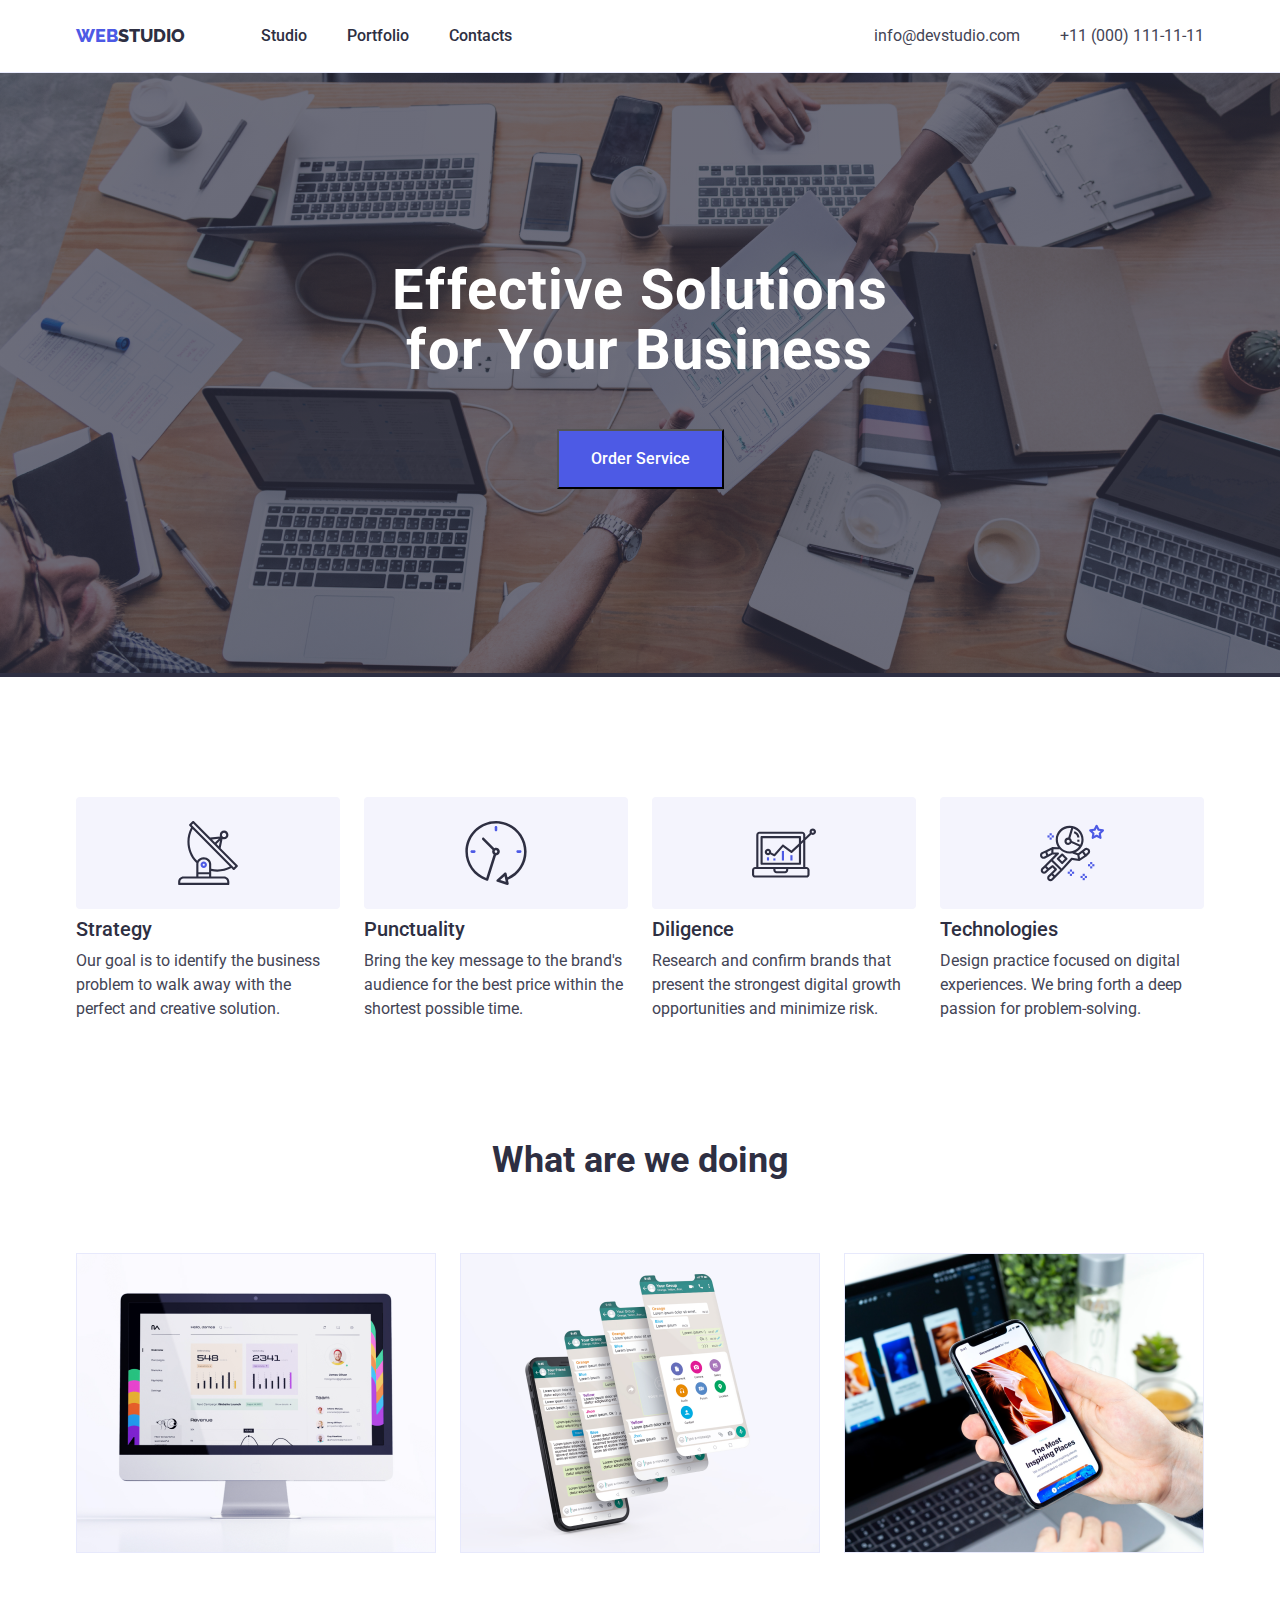
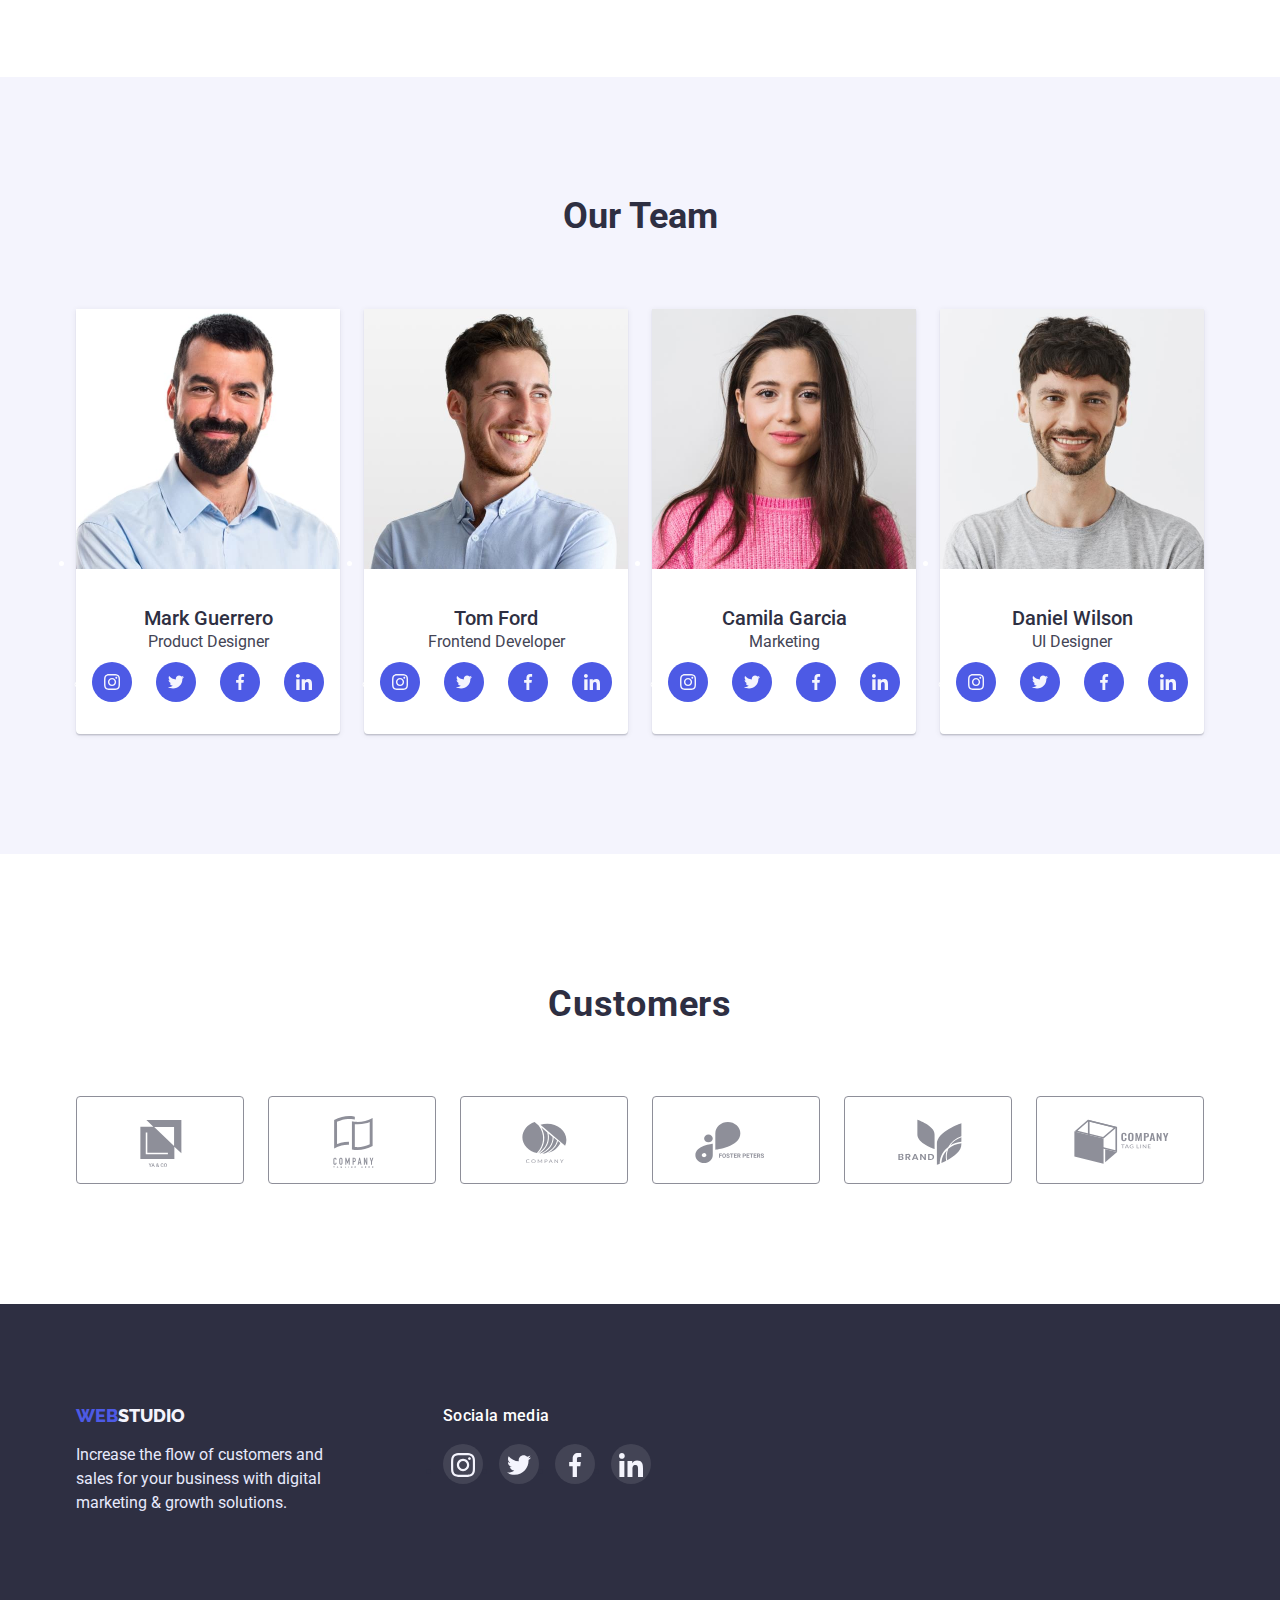
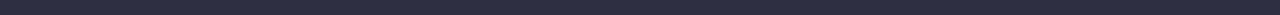
==== index.html @ a04ea23a "Initial commit" ====
<!DOCTYPE html>
<html lang="en">
<head>
    <meta charset="UTF-8">
    <meta http-equiv="X-UA-Compatible" content="IE=edge">
    <meta name="viewport" content="width=, initial-scale=1.0">
    <title>Document</title>
    <link
    rel="stylesheet"
    href="https://cdnjs.cloudflare.com/ajax/libs/modern-normalize/1.0.0/modern-normalize.min.css"
  />
    <link rel="stylesheet" href="./css/styles.css">
  <link href="https://fonts.googleapis.com/css2?family=Raleway:wght@800&family=Roboto:wght@400;500;700;900&display=swap" rel="stylesheet">
</head>
<body>
  <h1 class="visually-hidden">NAVIGATION</h1>
     <header class="up_header">
        <div class="container one_header">
            
            <nav class="navigation">
                <ul class="references"> 
                    <a href="./index.html" class="logo"><b class="word_part_one"> WEB</b><b class="word_part_three">STUDIO</b></a>
                    <li><a href="./index.html" class="references_part">Studio</a></li>
                    <li><a href="./portfolio.html" class="references_part">Portfolio</a></li>
                    <li><a href="" class="references_part">Contacts</a></li>
                </ul>
            </nav>
                <address class="address_">
                    <ul class="link">
                        <li><a href="mailto:info@devstudio.com" class="link_one">info@devstudio.com</a></li>
                        <li><a href="tel:+110001111111" class="link_one">+11 (000) 111-11-11</a></li>
                    </ul>
                </address>

        </div>
    </header>
        <main>
            <section class="first_section">
              <div class="container solution_titel">
                    <h1 class="first_titel">Effective Solutions <br>
                    for Your Business</h1>
                <button type="button" class="button2">Order Service</button>
              </div>
            </section> 
          
            <section class="second_section">
               
                <div class="container">
                    <ul class="benefits">
                        <li class="under_benefits">
                            <div class="svg_block">
                                <svg class="skills-icon" width="64" height="64">
                                    <use href="./images/sprite.svg#icon-antenna"></use>,
                                </svg>

                            </div>
                            <h3 class="big_titel">Strategy</h3>
                            <p class="under_titel">Our goal is to identify the business
                                problem to walk away with the perfect and creative solution. </p>
                        </li>
                        <li class="under_benefits">
                            <div class="svg_block">
                                <svg  class="skills-icon" width="64" height="64">
                                    <use href="./images/sprite.svg#icon-clock"></use>
                                </svg>

                            </div>
                            <h3 class="big_titel">Punctuality</h3>
                            <p class="under_titel">Bring the key message to the brand's audience for the best price within the shortest possible time. </p>
                        </li>
                        <li class="under_benefits">
                            <div class="svg_block">
                                <svg class="skills-icon" width="64" height="64">
                                    <use href="./images/sprite.svg#icon-diagram"></use>
                                </svg>
                            </div>
                            <h3 class="big_titel">Diligence</h3>
                            <p class="under_titel">Research and confirm brands that present the strongest digital growth opportunities and minimize risk. </p>
                        </li>
                        <li class="under_benefits">
                            <div class="svg_block">
                                <svg class="skills-icon" width="64" height="64">
                                    <use href="./images/sprite.svg#icon-astronaut-1"></use>
                                </svg>

                            </div>
                            <h3 class="big_titel">Technologies</h3>
                            <p class="under_titel">Design practice focused on digital experiences. We bring forth a deep passion for problem-solving. </p>
                        </li>
                    </ul>
            </section>
            <section class="third_section">
             <div class="container">
                    <h2 class="second_titel">What are we doing</h2>
                <ul class="list_of_images">
                    <li><img src="./images/image1.jpg" alt="comp" width="360"></li>
                    <li><img src="./images/2.jpg" alt="smartphone" width="360"></li>
                    <li><img src="./images/3.jpg" alt="telephone" width="360"></li>
                </ul>

               </div>
            </section>
            <h1 class="visually-hidden"> OUR_TEAM_MEMBERS</h1>
            <section class="team">
                
             <div class="container">
                <h2 class="titel_team">Our Team</h2>
                <ul class="list_downsize ">
                    <li class="cards_one">
                        <img src="./images/4.jpg" alt="man" width="264" >
                        <div class="text_one">
                            <h3 class="big_titel_two">Mark Guerrero</h3>
                          <p class="under_titel-two">Product Designer</p>
                          <ul class="icon_row">
                            <li >
                                <a href="" class="references_icon">
                                    <svg width="16px" height="16px" >
                                   <use href="./images/sprite.svg#icon-instagram"></use>
                             </svg>
                            </a>
                          </li>
                            <li >
                                <a href="" class="references_icon">
                                <svg width="16px" height="16px"  >
                                    <use href="./images/sprite.svg#icon-twitter-1"></use>
                              </svg>
                            </a>
                        </li>
                            <li >
                                <a href="" class="references_icon">
                                <svg width="16px" height="16px"  >
                                    <use href="./images/sprite.svg#icon-facebook-1"></use>
                              </svg>
                            </a>
                        </li>
                            <li "><a href="" class="references_icon">
                                <svg width="16px" height="16px" >
                                    <use href="./images/sprite.svg#icon-linkedin-1"></use>
                              </svg>

                            </a></li>
                          </ul>
                          
                        </div>
                    </li>
                    <li class="cards_one">
                        <img src="./images/image2.jpg" alt="man" width="264">
                        <div class="text_one">
                            <h3 class="big_titel_two">Tom Ford</h3>
                            <p class="under_titel-two">Frontend Developer</p>
                            <ul class="icon_row">
                                <li >
                                    <a href="" class="references_icon">
                                        <svg width="16px" height="16px" >
                                       <use href="./images/sprite.svg#icon-instagram"></use>
                                 </svg>
                                </a>
                              </li>
                                <li >
                                    <a href="" class="references_icon">
                                    <svg width="16px" height="16px"  >
                                        <use href="./images/sprite.svg#icon-twitter-1"></use>
                                  </svg>
                                </a>
                            </li>
                                <li >
                                    <a href="" class="references_icon">
                                    <svg width="16px" height="16px"  >
                                        <use href="./images/sprite.svg#icon-facebook-1"></use>
                                  </svg>
                                </a>
                            </li>
                                <li "><a href="" class="references_icon">
                                    <svg width="16px" height="16px" >
                                        <use href="./images/sprite.svg#icon-linkedin-1"></use>
                                  </svg>
    
                                </a></li>
                              </ul>
                        </div>
                    </li>
                    <li class="cards_one">
                        <img src="./images/image3.jpg" alt="woman" width="264" >
                        <div class="text_one">
                            <h3 class="big_titel_two">Camila Garcia</h3>
                          <p class="under_titel-two">Marketing</p>
                          <ul class="icon_row">
                            <li >
                                <a href="" class="references_icon">
                                    <svg width="16px" height="16px" >
                                   <use href="./images/sprite.svg#icon-instagram"></use>
                             </svg>
                            </a>
                          </li>
                            <li >
                                <a href="" class="references_icon">
                                <svg width="16px" height="16px"  >
                                    <use href="./images/sprite.svg#icon-twitter-1"></use>
                              </svg>
                            </a>
                        </li>
                            <li >
                                <a href="" class="references_icon">
                                <svg width="16px" height="16px"  >
                                    <use href="./images/sprite.svg#icon-facebook-1"></use>
                              </svg>
                            </a>
                        </li>
                            <li "><a href="" class="references_icon">
                                <svg width="16px" height="16px" >
                                    <use href="./images/sprite.svg#icon-linkedin-1"></use>
                              </svg>

                            </a></li>
                          </ul>
                        </div>
                    </li>
                    <li class="cards_one">
                       <img src="./images/image4.jpg" alt="men" width="264"  >
                       <div class="text_one">
                         <h3 class="big_titel_two">Daniel Wilson</h3>
                         <p class="under_titel-two">UI Designer</p>
                         <ul class="icon_row">
                            <li >
                                <a href="" class="references_icon">
                                    <svg width="16px" height="16px" >
                                   <use href="./images/sprite.svg#icon-instagram"></use>
                             </svg>
                            </a>
                          </li>
                            <li >
                                <a href="" class="references_icon">
                                <svg width="16px" height="16px"  >
                                    <use href="./images/sprite.svg#icon-twitter-1"></use>
                              </svg>
                            </a>
                        </li>
                            <li >
                                <a href="" class="references_icon">
                                <svg width="16px" height="16px"  >
                                    <use href="./images/sprite.svg#icon-facebook-1"></use>
                              </svg>
                            </a>
                        </li>
                            <li "><a href="" class="references_icon">
                                <svg width="16px" height="16px" >
                                    <use href="./images/sprite.svg#icon-linkedin-1"></use>
                              </svg>

                            </a></li>
                          </ul>
                       </div> 
                    </li>
                </ul>
             </div>
                
            </section>
            <section class="customer_section">
                <h2 class="third_titel">Customers</h2>
                <div class="container">
                    
                    <ul class="customer_number">
                        <li class="logo_pre">
                            <div class="border_icon">
                                <a href="http://" class="ending_icons">
                                <svg  width="104px" height="56px" class="ending_icon">
                                    <use href="./images/sprite.svg#icon-Logo"></use>

                                </svg>
                                </a>
                            </div>
                            
                    </li>
                        <li>
                            <div class="border_icon">
                                <a href="http://" class="ending_icons">
                                <svg  width="104px" height="56px" class="ending_icon">
                                    <use href="./images/sprite.svg#icon-Logo-1"></use>

                                </svg>
                                </a>
                            </div>
                    </li>
                        <li> <div class="border_icon">
                            <a href="http://" class="ending_icons">
                            <svg  width="104px" height="56px" class="ending_icon">
                                <use href="./images/sprite.svg#icon-Logo-2"></use>

                            </svg>
                            </a>
                        </div>
                        </li>
                        <li> <div class="border_icon">
                            <a href="http://" class="ending_icons">
                            <svg  width="104px" height="56px" class="ending_icon">
                                <use href="./images/sprite.svg#icon-Logo-3"></use>

                            </svg>
                            </a>
                        </div>
                    </li>
                        <li>
                            <div class="border_icon">
                                <a href="http://" class="ending_icons">
                                <svg  width="104px" height="56px" class="ending_icon">
                                    <use href="./images/sprite.svg#icon-Logo-4"></use>

                                </svg>
                                </a>
                            </div>
                    </li>
                        <li>
                            <div class="border_icon">
                                <a href="http://" class="ending_icons">
                                <svg  width="104px" height="56px" class="ending_icon">
                                    <use href="./images/sprite.svg#icon-Logo-5"></use>

                                </svg>
                                </a>
                            </div>
                    </li>
                    </ul>
                </div>
    
            </section>
        </main>
       
        <footer class="ending one_footer">
            <div class="container real_end">
                <div class="text_footer"> 
                    <a href="./index.html" class="logo"><b class="word_part_one"> WEB</b><b class="word_part_two">STUDIO</b></a>
    
               
                 <p class="footerd">Increase the flow of customers and <br> sales for your business with digital <br> marketing & growth solutions.</p>
    
    
    
                </div>
                <div class="social_footer">
                    <span class="mini_footer">Sociala media</span>
                    <ul class="icon_row_two">
                        <li>
                            <a href="" class="work_icon" >
                                <svg width="24px" height="24px" " >
                               <use href="./images/sprite.svg#icon-instagram" class="svg_footer"></use>
                         </svg>
                        </a>
                      </li>
                        <li >
                            <a href="" class="work_icon">
                            <svg width="24px" height="24px"  >
                                <use href="./images/sprite.svg#icon-twitter-1" class="svg_footer"></use>
                          </svg>
                        </a>
                     </li>
                        <li >
                            <a href="" class="work_icon" >
                            <svg width="24px" height="24px">
                                <use href="./images/sprite.svg#icon-facebook-1" class="svg_footer"></use>
                          </svg>
                        </a></li>
                        <li "><a href="" class="work_icon" >
                            <svg width="24px" height="24px" >
                                <use href="./images/sprite.svg#icon-linkedin-1" class="svg_footer"></use>
                          </svg>
         
                        </a></li>
                      </ul>
    
              </ul>
                </div>
               
                
    
            </div>
    
            
                     
                
           
        </footer>
</body>
</html>
---- css/styles.css ----
:root {
  -one-color: #434455;
  -titel-color: #2E2F42;
  -link-color:  #434455;
}
body {
  font-family: 'Roboto';
  color: #FFFFFF;
}

.link .link_one {
  color:#434455;
  font-size: 16px;
  line-height: 1.5em;
  text-decoration: none;
  font-weight: 400;
  font-style: normal;
}
.link_one:hover,
.link_one:focus {
  color: #404BBF;
}
.button1 {
   color: #4D5AE5;
    font-weight: 500;
    font-size: 16px;
    line-height: 1.5em;
    font-family: 'Roboto';
    border-radius: 5%;

}
button:focus,
button:active,
button:hover{
   background-color: #404BBF;
   
}
.button2 
button {
    cursor: pointer;
}
.button2 {
   color: #FFFFFF;
   font-weight: 500;
    font-size: 16px;
    line-height: 1.5em;
    background: #4D5AE5;
    font-family: 'Roboto';
    padding: 16px 32px;
    margin-top: 48px;
    margin-left: auto;
    margin-right: auto;
    display: block;

    
    
    
}
.button1 {
  padding-top: 12px;
  padding-bottom: 12px;
  padding-right: 24px;
  padding-left: 24px;
  border: none;
  cursor: pointer;
}
.button1:hover, 
.button1:focus {
  color: white;
  box-shadow: 0px 4px 4px rgba(0, 0, 0, 0.15);
}
.list {
  text-decoration: none;
  display: flex;
  flex-wrap: wrap;
  column-gap: 24px;
  row-gap: 48px;
  margin-top: 72px;
  
}
.list .services {
  color:#2E2F42;
  font-weight: 500;
  font-size: 20px;
  line-height: 1.2em;
  text-decoration: none;

}
.list .under_services {
  color: #434455;
  font-size: 16px;
  line-height: 1.5em;
  text-decoration: none;
  margin-top: 8px;
}
*{
  text-decoration: none;
}
.word_part_one {
  color: #4D5AE5;
  font-weight: 800;
 font-size: 18px;
 line-height: 1.33em;
 font-family: 'Raleway', sans-serif;
 text-decoration: none;
 margin-top: 24;
}
.word_part_two {
  color: #F4F4FD;
  font-weight: 800;
  font-size: 18px;
 line-height: 1.33em;
 font-family: 'Raleway', sans-serif;
 text-decoration: none;
}
.references .references_part {
  color: #2E2F42;
  font-weight: 500;
  font-size: 16px;
  line-height: 1.5em;
}
.references_part:hover,
 .references_part:focus {
  color: #404BBF;
}

.footerd {
  color: #E7E9FC;
  font-size: 16px;
  line-height: 1.5em;
  margin-top: 16px;
}
.benefits .big_titel {
  color: #2E2F42;
  font-weight: 500;
  font-size: 20px;
  line-height: 1.2em;
  margin-bottom: 8px;
}
.benefits .under_titel {
  color: #434455;
  font-size: 16px;
  line-height: 1.5em;
}
.list_downsize .big_titel_two {
  color: #2E2F42;
  font-weight: 500;
  font-size: 20px;
  line-height: 1.2em;
  text-decoration: none;
  text-align: center;
}
.list_downsize .under_titel-two {
  color: #434455;
  font-size: 16px;
  line-height: 1.5em;
  text-decoration: none;
  text-align: center;
}
.first_titel {
  font-size: 56px;
  line-height: 1.07em;
  color: #FFFFFF;
  letter-spacing: 0.02em;
}

.first_section {
  background: #2E2F42;
  padding-top: 188px;
  padding-bottom: 188px;
  display: block;
  max-width: 1440px;
  margin: 0 auto;
  background-image:linear-gradient(rgba(46, 47, 66, 0.7), rgba(46, 47, 66, 0.7)), url(../images/people-office.jpg);
  background-repeat: no-repeat;
}
.team {
  background: #F4F4FD;
}
.word_part_three { 
  color: #2E2F42;
  font-weight: 800;
  font-size: 18px;
  line-height: 1.33em;
  font-family: 'Raleway';
  text-decoration: none;
}
.second_titel {
  color: #2E2F42;
  font-weight: 700;
  font-size: 36px;
  line-height: 1.11em;
  text-align: center;
}
.team .titel_team {
  color: #2E2F42;
  font-weight: 700;
  font-size: 36px;
  line-height: 1.11em;
  text-align: center;
}
.ending {
  background: #2E2F42;
}
.container {
 width: 1158px;
 margin: 0 auto;
 padding-left: 15px;
 padding-right: 15px;
}
.one_header {
  display: flex;
  align-items: center;
  padding-top: 24px;
  padding-bottom: 24px;
}
header {
  border-bottom: 1px solid #E7E9FC;
}

.navigation {
  display: flex;
  align-items: center;
}
.references {
  display: flex;
  gap: 40px;
}
.second_section {
  padding-top: 120px;
  padding-bottom: 120px;
}
.benefits {
  gap: 24px;
  display: flex;
  flex-direction: row;
  align-items: center;
  
}
.third_section {
  padding-bottom: 120px;
}
.list_of_images {
  gap: 24px;
  margin-top: 72px;
  display: flex;
  flex-wrap: wrap;
}
.team {
  padding-top: 120px;
  padding-bottom: 120px;
}
.list_downsize {
  gap: 24px;
  display: flex;
  flex-wrap: wrap;
   margin-top: 72px ;
}
.link {
  display: flex;
  gap: 40px;
  align-items: center;
  margin-left: auto;
}
.address_ {
  margin-left: auto;
  display: block;
}
.one_footer {
  padding-top: 100px;
  padding-bottom: 100px;
}
.real_end {
  display: flex;
}
.social_footer {
  margin-left: 120px;
}
.portfolio_buttons {
  display: flex;
  align-items: center;
  gap: 24px;
  flex-direction: row;
  justify-content: center;
}
.under_benefits {
  max-width: 264px;
}
.text_one {
  padding-top: 32px ;
  padding-bottom: 32px;
}
.logo {
  margin-right: 36px;
}
.services_list {
  padding-left: 16px;
  padding-right: 16px;
  padding-top: 32px;
  padding-bottom: 32px;
}
.list_distance {
  border: 1px solid #E7E9FC;
  max-width: 360px;
}
.list_distance:is(:hover,:focus) {
  box-shadow: 0px 1px 6px rgba(46, 47, 66, 0.08), 0px 1px 1px rgba(46, 47, 66, 0.16), 0px 2px 1px rgba(46, 47, 66, 0.08);
}

.haupt_section {
  padding-bottom: 120px;
  padding-top: 84px;
}
.cards_one {
  box-shadow: 0px 1px 6px rgba(46, 47, 66, 0.08), 0px 1px 1px rgba(46, 47, 66, 0.16), 0px 2px 1px rgba(46, 47, 66, 0.08);
 border-radius: 0px 0px 4px 4px;
 background: #FFFFFF;
}
.third_titel {
  font-weight: 700;
  font-size: 36px;
  line-height: 40px;
  letter-spacing: 0.02em;
  color: #2E2F42;
  text-align: center;
}
.customer_section {
  padding-top: 130px;
  padding-bottom: 120px;
}

.customer_number {
  display: flex;
  justify-content: center;
  gap: 24px;
  margin-top: 72px;
}


.svg_block {
  width: 264px;
  background: #F4F4FD;
  border-radius: 4px;
  height: 112px; 
  text-align: center;
  padding-top: 24px;
  padding-bottom: 24px;
  margin-bottom: 8px;
  justify-content: center;
}

.ending_icons {
  padding-top: 16px;
  padding-bottom: 16px;
  text-align: center;
  border: 1px solid #8E8F99;
  border-radius: 4px;
  width: 168px;
  height: 88px;
  fill: #8E8F99;
  display: block;
}

.ending_icons:hover,
.ending_icons:focus {
  border-color: #404BBF;
}
.ending_icons:hover,
.ending_icons:focus .ending_icon {
  fill:#404BBF ;
}

.references_icon {
  width: 40px;
  height: 40px;
  align-items: center;
  justify-content: center;
  padding-top: 12px;
  padding-bottom: 12px;
   display: flex;
  background: #4D5AE5;
  border-radius: 50%;
  display: block;
}
.references_icon:is(:hover, :focus) {
  background: #404BBF;
}
.icon_row {
  display: flex;
  flex-direction: row;
  gap: 24px;
  text-align: center;
  justify-content: center;
  margin-top: 8px;
}
.mini_footer {
  font-weight: 500;
 font-size: 16px;
 line-height: 1.5;
 color: #FFFFFF;
 letter-spacing: 0.02em;
  

}
.icon_row_two {
  display: flex;
  margin-top: 16px;
  gap: 16px;
  text-decoration: none;
  color:  #2E2F42;
  

}
.footer_two {
  align-items: center;
  margin-right: 800px;
}

.one_footer {
  display: flex;
  flex-direction: row;
}


.work_icon{
   
   width: 40px;
   height: 40px;
   background:rgba(255, 255, 255, 0.1);
   border-radius: 50%;
   padding-top: 15px;
   padding-bottom: 13px; 
   display: flex;
   align-items: center;
   justify-content: center;
   
  
}

.work_icon:hover,
.work_icon:focus {
  background:#31D0AA;
}
html {
  box-sizing: border-box;
}
*::before,
*::after {
  box-sizing: inherit;
  width: 104px;
  height: 56px;
}
.solution_titel {
  text-align: center;
}

p, h1, h2, h3, h4, h5, h6{
  margin: 0;
}
ul {
  margin: 0;
  padding-left: 0;
}
.section {
  display: block;
}
.visually-hidden {
  position: absolute;
  width: 1px;
  height: 1px;
  margin: -1px;
  border: 0;
  padding: 0;
  white-space: nowrap;
  clip-path: inset(100%);
  clip: rect(0 0 0 0);
  overflow: hidden;
}
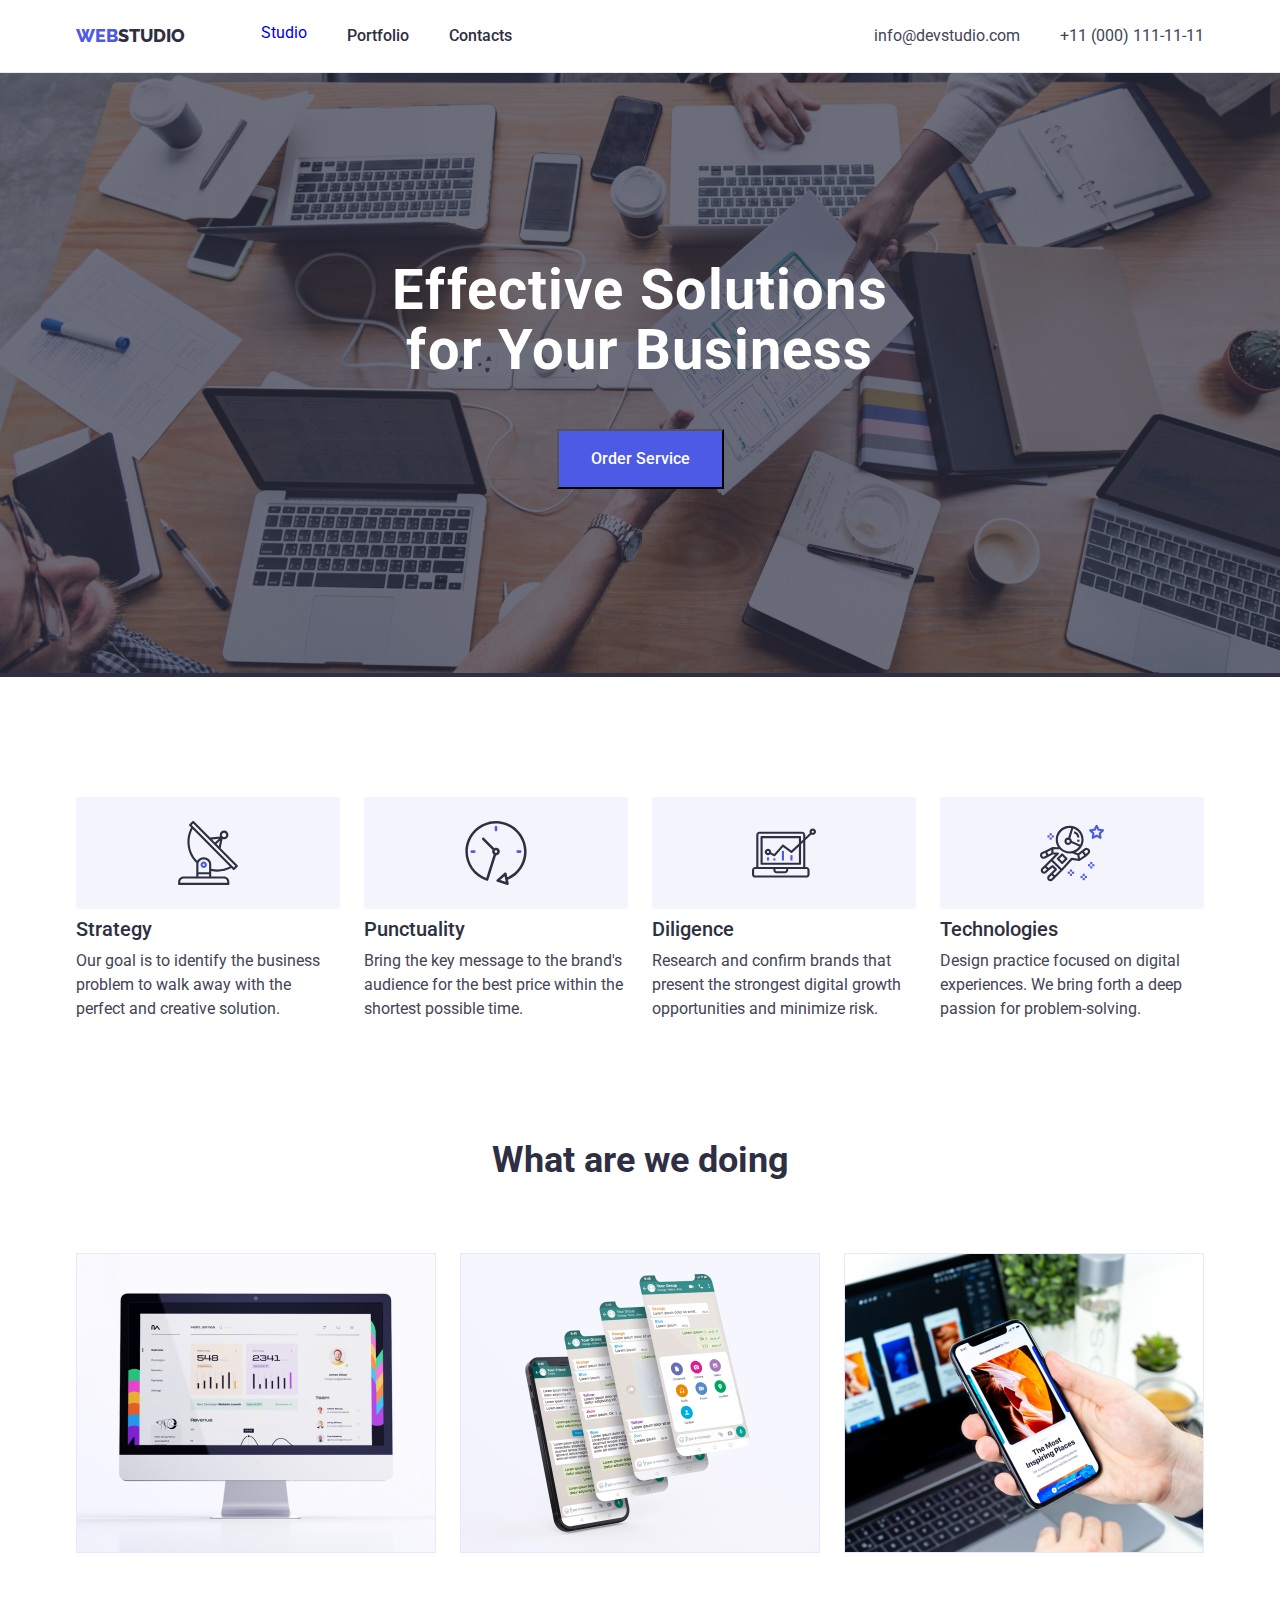
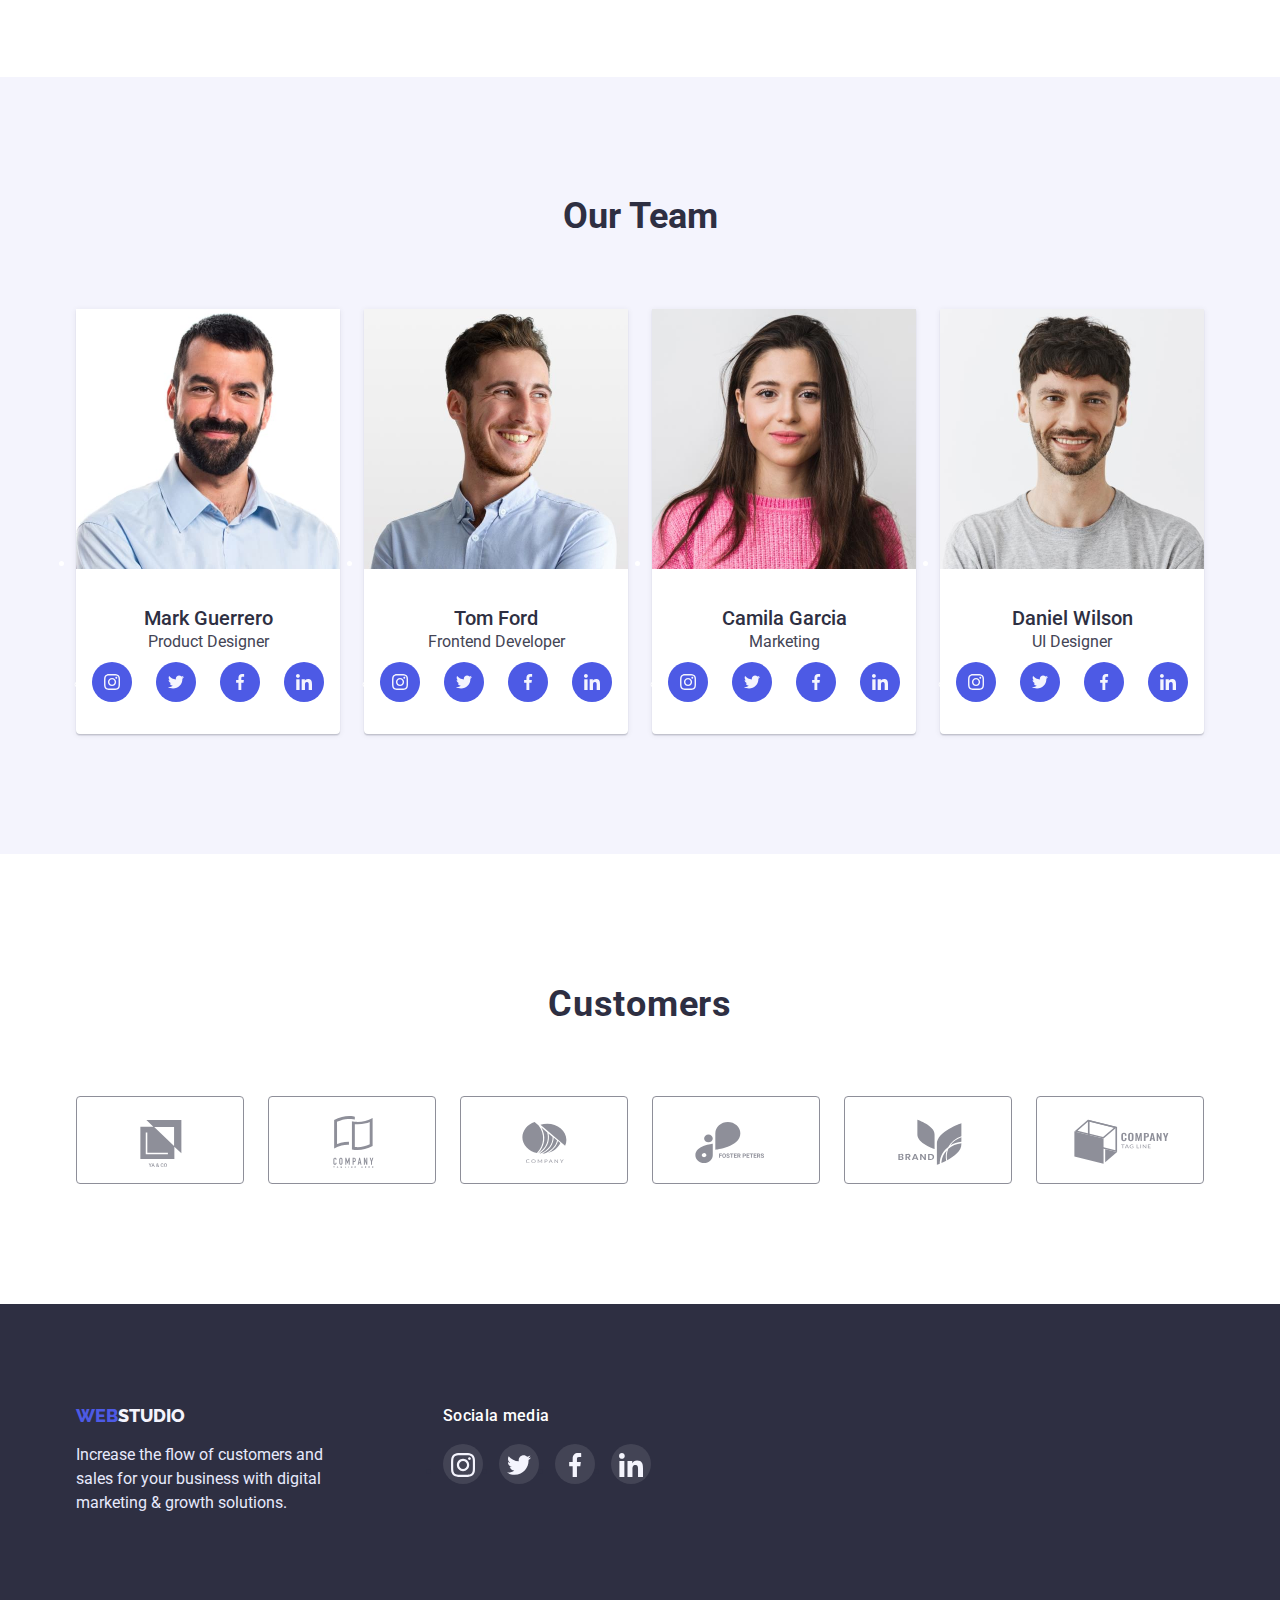
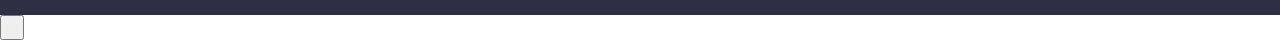
==== commit a1d90783: "Update index.html" ====
--- a/index.html
+++ b/index.html
@@ -20,7 +20,7 @@
             <nav class="navigation">
                 <ul class="references"> 
                     <a href="./index.html" class="logo"><b class="word_part_one"> WEB</b><b class="word_part_three">STUDIO</b></a>
-                    <li><a href="./index.html" class="references_part">Studio</a></li>
+                    <li><a href="./index.html" class="one_portfolio_one">Studio</a></li>
                     <li><a href="./portfolio.html" class="references_part">Portfolio</a></li>
                     <li><a href="" class="references_part">Contacts</a></li>
                 </ul>
@@ -39,7 +39,7 @@
               <div class="container solution_titel">
                     <h1 class="first_titel">Effective Solutions <br>
                     for Your Business</h1>
-                <button type="button" class="button2">Order Service</button>
+                <button type="button" class="button2" data-modal-open>Order Service</button>
               </div>
             </section> 
           
@@ -379,5 +379,18 @@
                 
            
         </footer>
+
+        <div data-modal class="backdrop is-hidden" >
+            <div class="modal_window">
+                <button class="close_button" type="button" data-modal-close>
+                    <svg class="button_svg" width="8" height="9">
+                    <use href="./symbol-defs.svg#icon-Vector"></use>
+                    </svg>
+
+                </button>
+            </div>
+            
+        </div>
+ <script src="./modal.js"></script>   
 </body>
 </html>
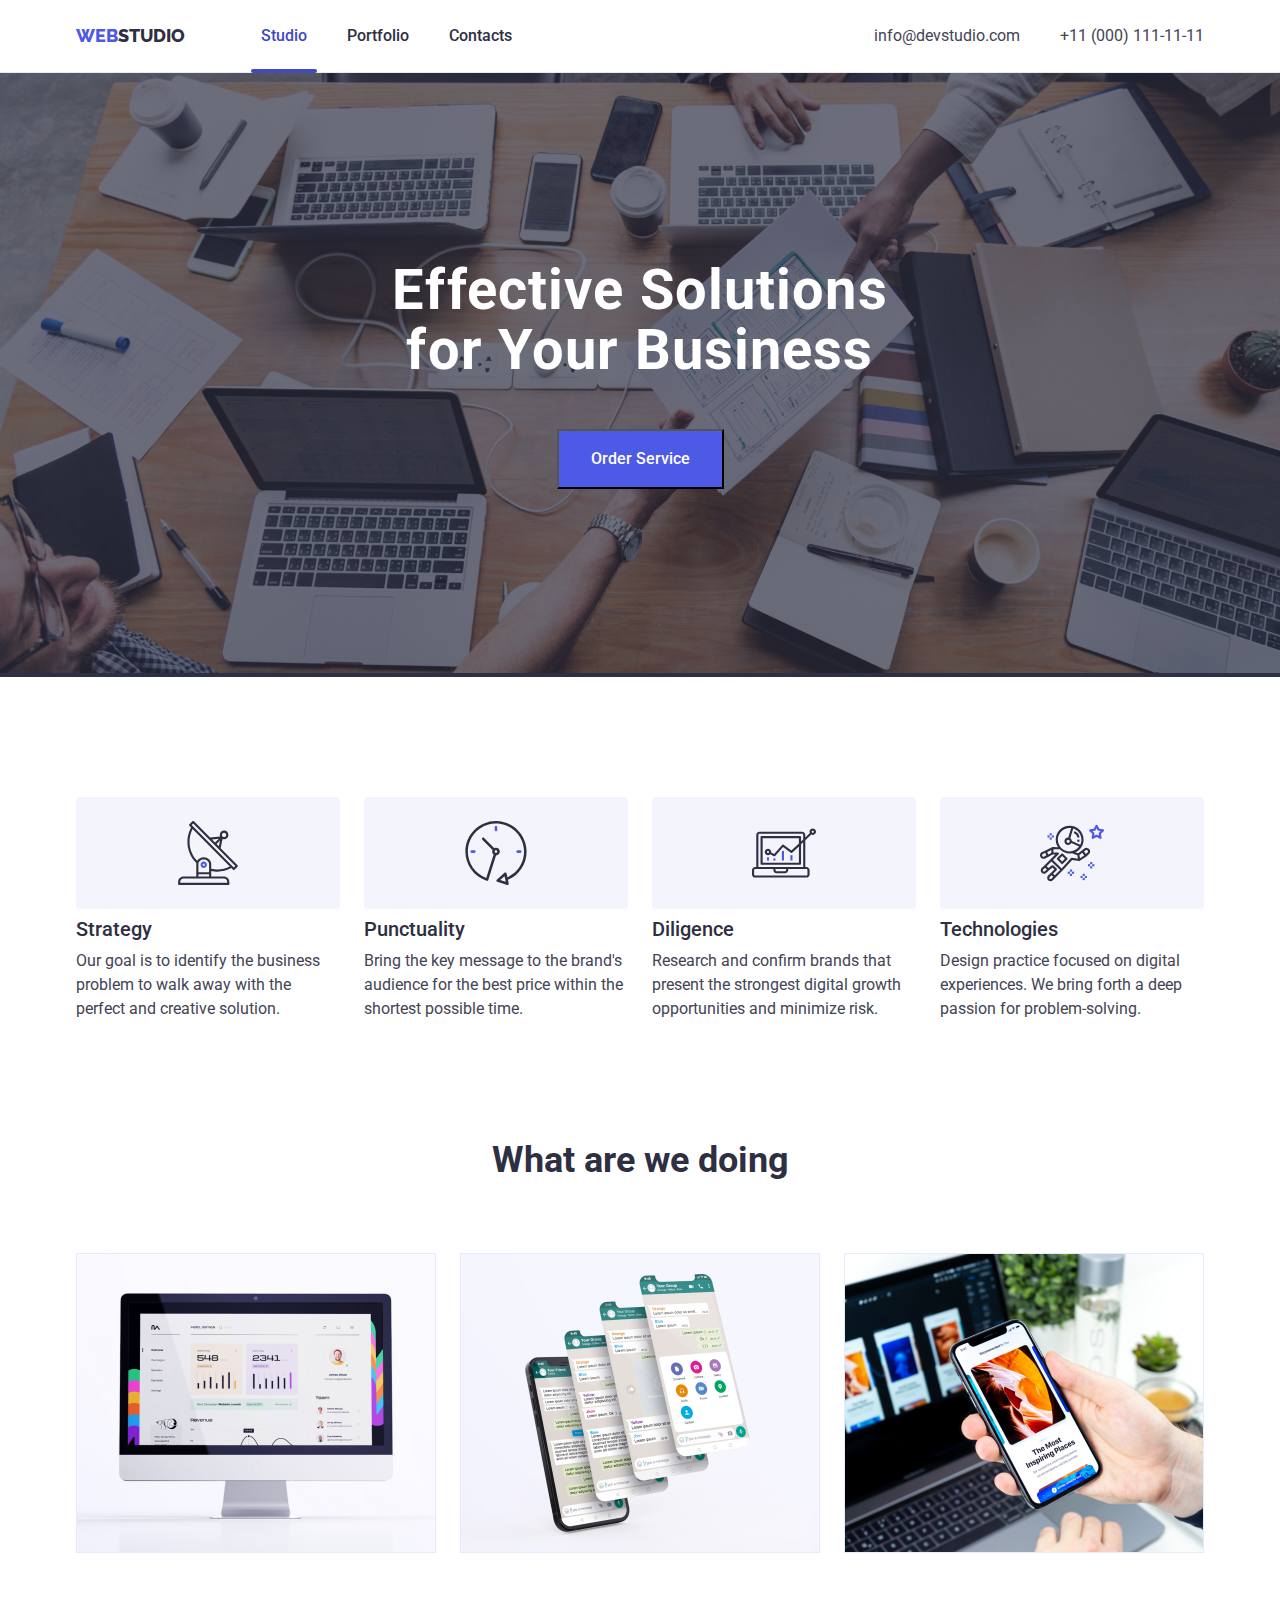
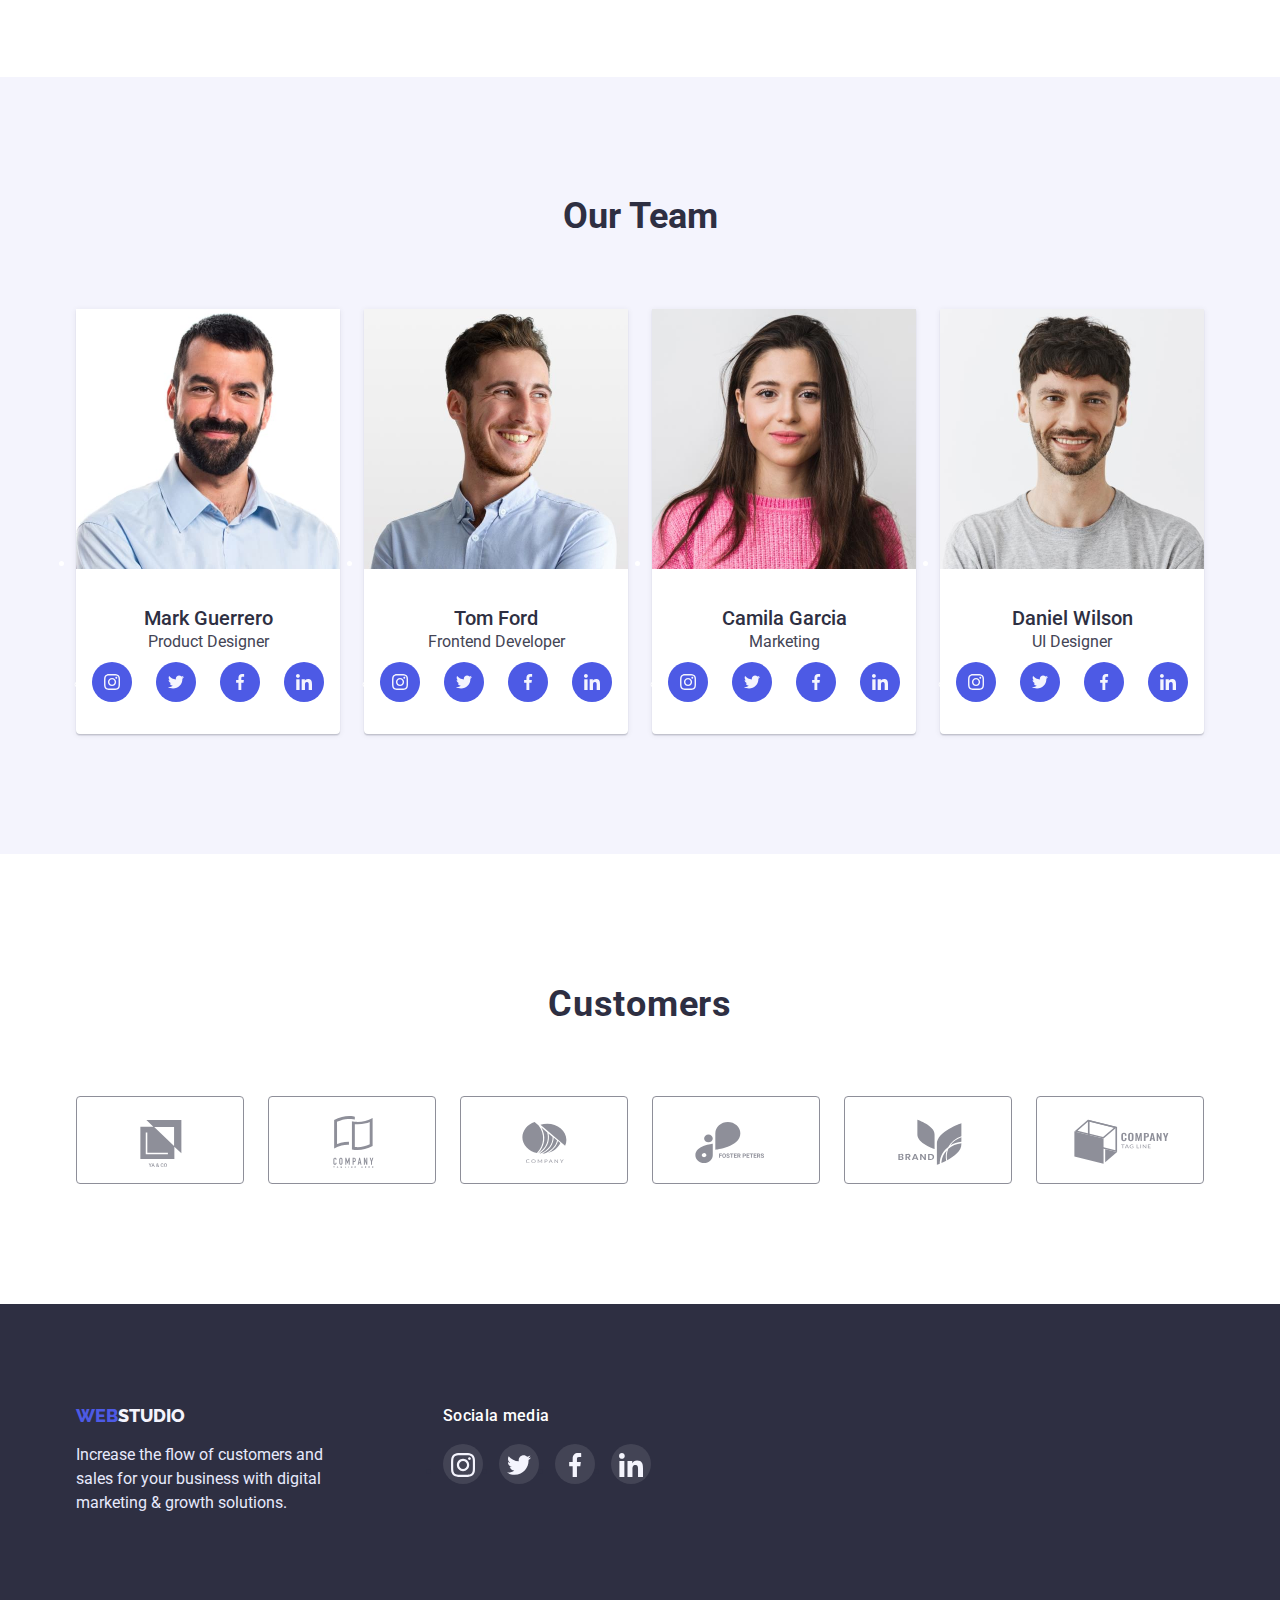
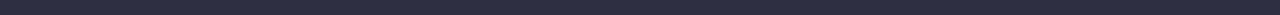
==== commit c4b4559c: "Update index.html" ====
--- a/index.html
+++ b/index.html
@@ -384,7 +384,7 @@
             <div class="modal_window">
                 <button class="close_button" type="button" data-modal-close>
                     <svg class="button_svg" width="8" height="9">
-                    <use href="./symbol-defs.svg#icon-Vector"></use>
+                    <use href="../symbol-defs.svg#icon-Vector"></use>
                     </svg>
 
                 </button>
--- a/css/styles.css
+++ b/css/styles.css
@@ -15,10 +15,13 @@
   text-decoration: none;
   font-weight: 400;
   font-style: normal;
+  transition-timing-function: cubic-bezier(0.4, 0, 0.2, 1);
+  transition-duration: 250ms;
 }
 .link_one:hover,
 .link_one:focus {
   color: #404BBF;
+  
 }
 .button1 {
    color: #4D5AE5;
@@ -27,12 +30,15 @@
     line-height: 1.5em;
     font-family: 'Roboto';
     border-radius: 5%;
+    transition-timing-function: cubic-bezier(0.4, 0, 0.2, 1);
+   transition-duration: 250ms;
 
 }
 button:focus,
 button:active,
 button:hover{
    background-color: #404BBF;
+   
    
 }
 .button2 
@@ -63,12 +69,16 @@
   padding-left: 24px;
   border: none;
   cursor: pointer;
+  transition-timing-function: cubic-bezier(0.4, 0, 0.2, 1);
+  transition-duration: 250ms;
 }
 .button1:hover, 
 .button1:focus {
   color: white;
   box-shadow: 0px 4px 4px rgba(0, 0, 0, 0.15);
-}
+  
+}
+
 .list {
   text-decoration: none;
   display: flex;
@@ -118,10 +128,13 @@
   font-weight: 500;
   font-size: 16px;
   line-height: 1.5em;
+  transition-timing-function: cubic-bezier(0.4, 0, 0.2, 1);
+  transition-duration: 250ms;
 }
 .references_part:hover,
  .references_part:focus {
   color: #404BBF;
+  
 }
 
 .footerd {
@@ -225,6 +238,7 @@
 .references {
   display: flex;
   gap: 40px;
+  position: relative ;
 }
 .second_section {
   padding-top: 120px;
@@ -301,7 +315,9 @@
 }
 .list_distance {
   border: 1px solid #E7E9FC;
-  max-width: 360px;
+  max-width: 360px; 
+  transition-timing-function: cubic-bezier(0.4, 0, 0.2, 1);
+  transition-duration: 250ms;
 }
 .list_distance:is(:hover,:focus) {
   box-shadow: 0px 1px 6px rgba(46, 47, 66, 0.08), 0px 1px 1px rgba(46, 47, 66, 0.16), 0px 2px 1px rgba(46, 47, 66, 0.08);
@@ -359,6 +375,8 @@
   height: 88px;
   fill: #8E8F99;
   display: block;
+  transition-timing-function: cubic-bezier(0.4, 0, 0.2, 1);
+  transition-duration: 250ms;
 }
 
 .ending_icons:hover,
@@ -368,6 +386,7 @@
 .ending_icons:hover,
 .ending_icons:focus .ending_icon {
   fill:#404BBF ;
+  
 }
 
 .references_icon {
@@ -380,10 +399,13 @@
    display: flex;
   background: #4D5AE5;
   border-radius: 50%;
-  display: block;
+  display: block; 
+  transition-timing-function: cubic-bezier(0.4, 0, 0.2, 1);
+  transition-duration: 250ms;
 }
 .references_icon:is(:hover, :focus) {
   background: #404BBF;
+ 
 }
 .icon_row {
   display: flex;
@@ -433,13 +455,152 @@
    display: flex;
    align-items: center;
    justify-content: center;
-   
+   transition-timing-function: cubic-bezier(0.4, 0, 0.2, 1);
+   transition-duration: 250ms;
   
 }
 
 .work_icon:hover,
 .work_icon:focus {
   background:#31D0AA;
+  
+}
+.one_portfolio {
+  text-decoration-color: #4D5AE5;
+   color: #2E2F42;
+  font-weight: 500;
+  font-size: 16px;
+  line-height: 1.5em;
+  transition-timing-function: cubic-bezier(0.4, 0, 0.2, 1);
+  transition-duration: 250ms;
+  color: #404BBF;
+  
+}
+.one_portfolio::after {
+  content:'';
+  display: block;
+  background: #404BBF;
+  width: 66px;
+  height: 4px;
+  top: 45px;
+  border-radius: 2px;
+  position: absolute;
+}
+.one_portfolio_one {
+  text-decoration-color: #4D5AE5;
+   color: #2E2F42;
+  font-weight: 500;
+  font-size: 16px;
+  line-height: 1.5em;
+  transition-timing-function: cubic-bezier(0.4, 0, 0.2, 1);
+  transition-duration: 250ms;
+  color: #404BBF;
+  
+}
+.one_portfolio_one::after {
+  content:'';
+  display: block;
+  background: #404BBF;
+  width: 66px;
+  height: 4px;
+  top: 45px;
+  left: 175px;
+  border-radius: 2px;
+  position: absolute;
+}
+.image_profile {
+  position: relative;
+  z-index: 1;
+}
+
+.hover_block:hover,
+.hover_block:focus {
+  opacity: 1;
+  animation-name: sladge;
+  animation-duration: 250ms;
+ animation-timing-function: linear;
+ animation-iteration-count: 1;
+}
+.hover_block{
+  position: absolute;
+  display: block;
+  background: #4D5AE5;
+  background-blend-mode: soft-light;
+  mix-blend-mode: normal; 
+  width: 360px;
+  min-height: 300px;
+  top: 0;
+  left: 0;
+  opacity:0 ;
+  transition-timing-function: cubic-bezier(0.4, 0, 0.2, 1);
+  transition-duration: 250ms;
+  z-index: 10;
+
+}
+.block_paragraph {
+  font-style: normal;
+  font-size: 16px;
+  line-height: 1.5em;
+  color: #F4F4FD;
+  letter-spacing: 0.02em;
+  text-align: center;
+  margin-top: 40px;
+   
+}
+.backdrop.is-hidden {
+  opacity: 0;
+  pointer-events: none;
+  visibility: hidden;
+}
+.backdrop{
+  position: fixed;
+  top: 0;
+  left: 0;
+  height: 100%;
+  width: 100%;
+  background: rgba(46, 47, 66, 0.4);
+  
+}
+.modal_window{
+  position: absolute;
+  width: 408px;
+ height: 576px;
+ left: 516px;
+ top: 88px;
+ background: #FCFCFC;
+ box-shadow: 0px 1px 1px rgba(0, 0, 0, 0.14), 0px 1px 3px rgba(0, 0, 0, 0.12), 0px 2px 1px rgba(0, 0, 0, 0.2);
+ border-radius: 4px;
+ animation-name: spin;
+ animation-duration: 250ms;
+ animation-timing-function: linear;
+ animation-iteration-count: 1;
+
+}
+@keyframes spin {
+  0% {
+    transform: scale(1.25);
+  }
+}
+@keyframes sladge {
+  0% {
+    transform: translate(0, 100%);
+  }
+}
+.close_button{
+  background: #E7E9FC;
+  border: 1px solid rgba(0, 0, 0, 0.1);
+  position: relative;
+  top: 24px;
+  left: 360px;
+  border-radius: 50%;
+  width: 24px;
+  height: 24px;
+  display: flex;
+  align-items: center;
+  justify-content: center;
+}
+.close_button:is(:hover, :focus) .button_svg {
+fill: white ;
 }
 html {
   box-sizing: border-box;
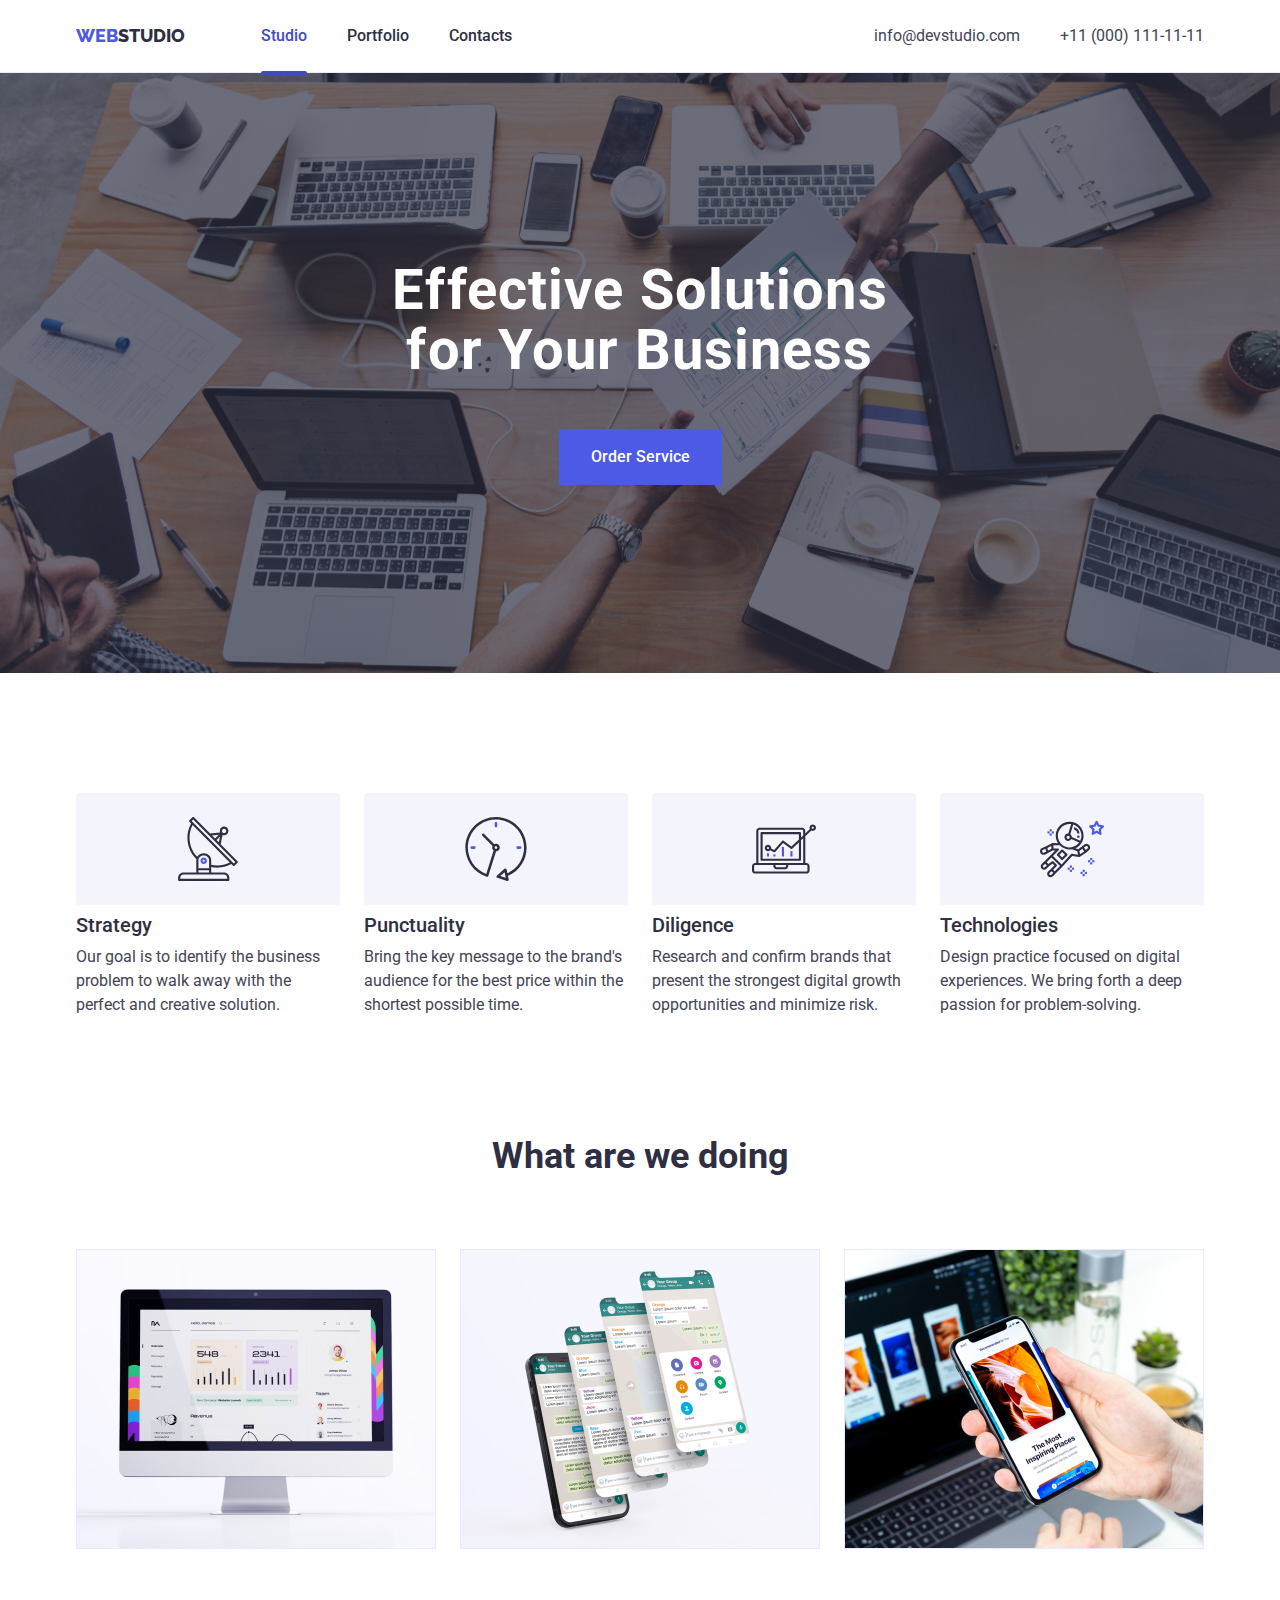
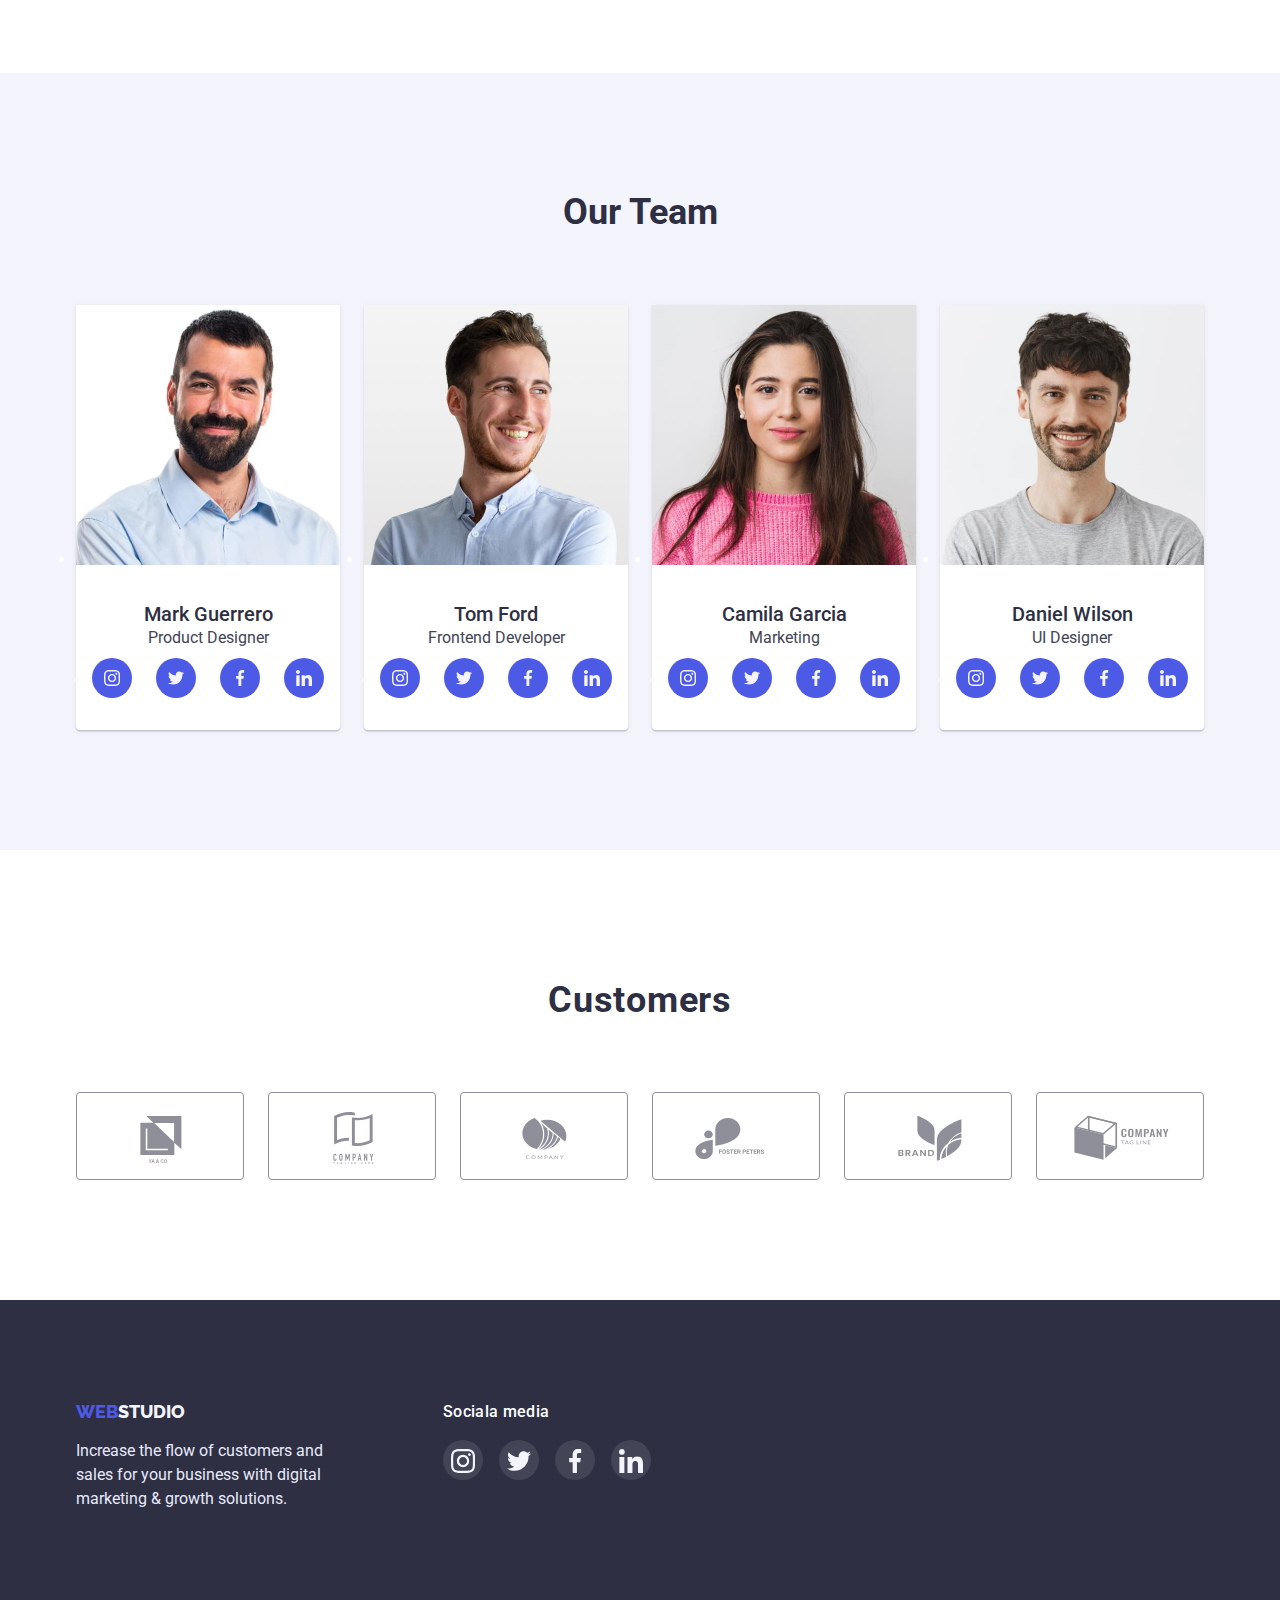
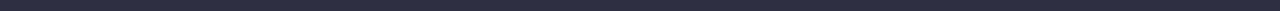
==== commit 5552f630: "Update index.html" ====
--- a/index.html
+++ b/index.html
@@ -384,7 +384,7 @@
             <div class="modal_window">
                 <button class="close_button" type="button" data-modal-close>
                     <svg class="button_svg" width="8" height="9">
-                    <use href="../symbol-defs.svg#icon-Vector"></use>
+                    <use href="./symbol-defs.svg#icon-Vector"></use>
                     </svg>
 
                 </button>
@@ -394,3 +394,4 @@
  <script src="./modal.js"></script>   
 </body>
 </html>
+
--- a/css/styles.css
+++ b/css/styles.css
@@ -41,7 +41,7 @@
    
    
 }
-.button2 
+
 button {
     cursor: pointer;
 }
@@ -57,6 +57,8 @@
     margin-left: auto;
     margin-right: auto;
     display: block;
+    border: none;
+    cursor: pointer;
 
     
     
@@ -474,13 +476,14 @@
   transition-timing-function: cubic-bezier(0.4, 0, 0.2, 1);
   transition-duration: 250ms;
   color: #404BBF;
+  position: relative;
   
 }
 .one_portfolio::after {
   content:'';
   display: block;
   background: #404BBF;
-  width: 66px;
+  width: 100%;
   height: 4px;
   top: 45px;
   border-radius: 2px;
@@ -495,26 +498,26 @@
   transition-timing-function: cubic-bezier(0.4, 0, 0.2, 1);
   transition-duration: 250ms;
   color: #404BBF;
+  position: relative;
   
 }
 .one_portfolio_one::after {
   content:'';
   display: block;
   background: #404BBF;
-  width: 66px;
+  width: 100%;
   height: 4px;
   top: 45px;
-  left: 175px;
+  left: 0;
   border-radius: 2px;
   position: absolute;
 }
 .image_profile {
   position: relative;
-  z-index: 1;
-}
-
-.hover_block:hover,
-.hover_block:focus {
+  overflow: hidden;
+}
+
+.list_distance:hover .hover_block{
   opacity: 1;
   animation-name: sladge;
   animation-duration: 250ms;
@@ -550,7 +553,6 @@
 .backdrop.is-hidden {
   opacity: 0;
   pointer-events: none;
-  visibility: hidden;
 }
 .backdrop{
   position: fixed;
@@ -559,27 +561,24 @@
   height: 100%;
   width: 100%;
   background: rgba(46, 47, 66, 0.4);
-  
+  transition: opacity 300ms linear, visibility 300ms linear;
+}
+.is-hidden .modal_window{
+ transform:scale(0.5);
+ transition-duration: 250ms;
 }
 .modal_window{
   position: absolute;
+ left:50%;
+ top: 50%;
+ transform: translate(-50%, -50%);
+ opacity: 1;
   width: 408px;
  height: 576px;
- left: 516px;
- top: 88px;
  background: #FCFCFC;
  box-shadow: 0px 1px 1px rgba(0, 0, 0, 0.14), 0px 1px 3px rgba(0, 0, 0, 0.12), 0px 2px 1px rgba(0, 0, 0, 0.2);
  border-radius: 4px;
- animation-name: spin;
- animation-duration: 250ms;
- animation-timing-function: linear;
- animation-iteration-count: 1;
-
-}
-@keyframes spin {
-  0% {
-    transform: scale(1.25);
-  }
+ transition-duration: 250ms;
 }
 @keyframes sladge {
   0% {
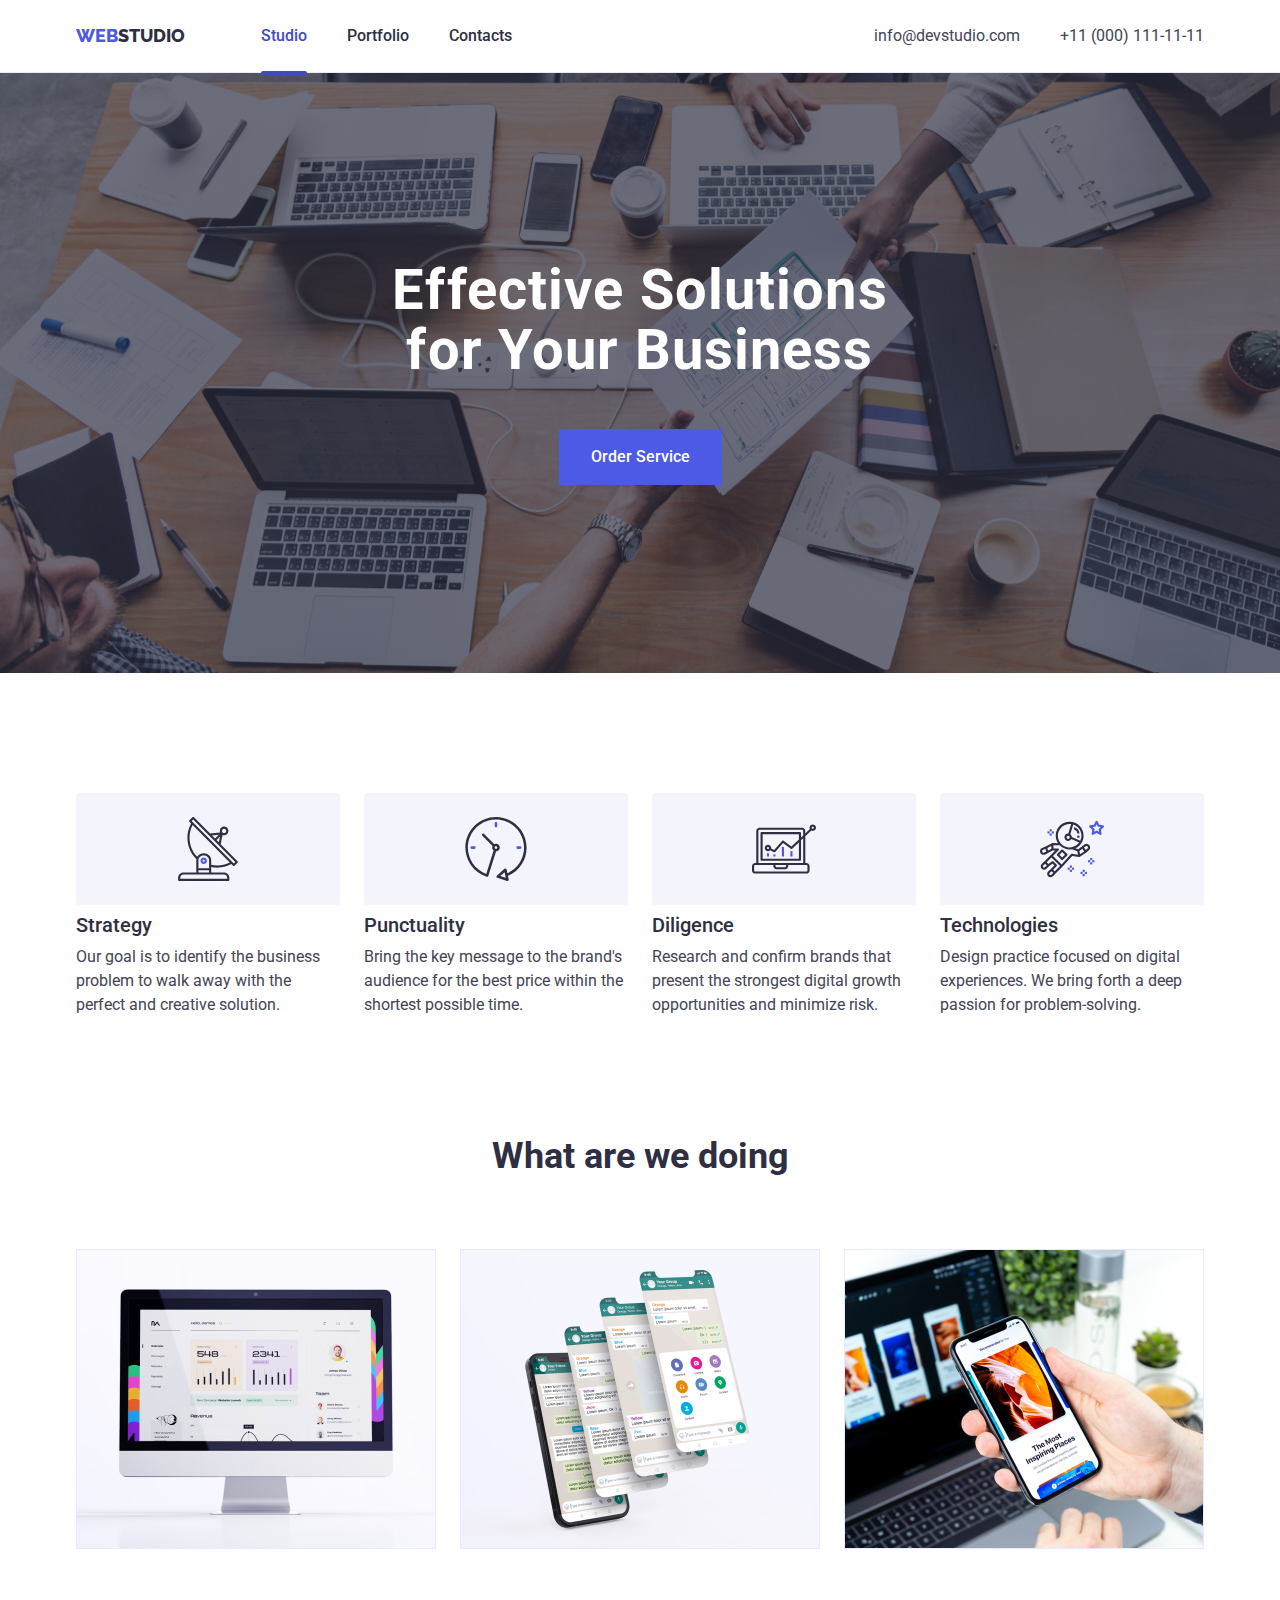
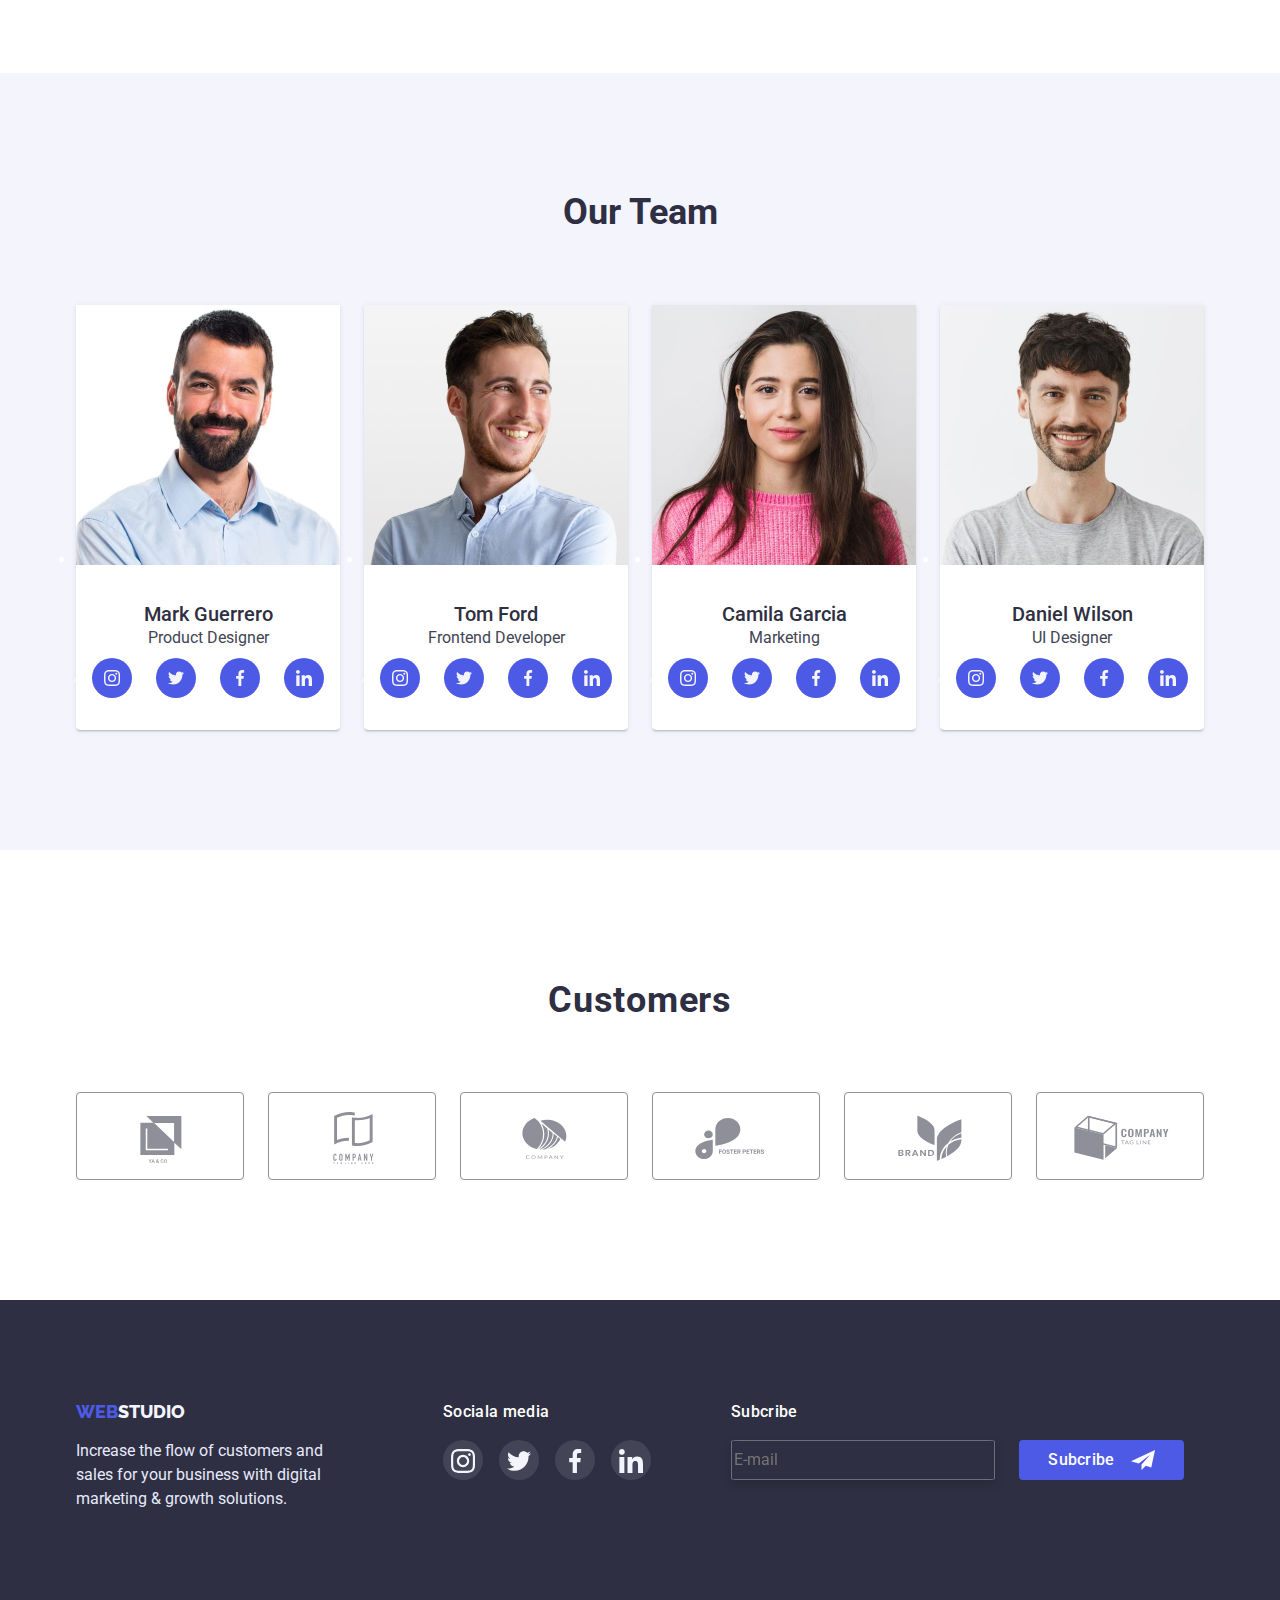
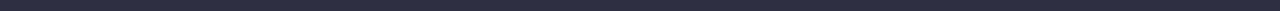
==== commit e6e53e44: "5" ====
--- a/index.html
+++ b/index.html
@@ -369,6 +369,21 @@
     
               </ul>
                 </div>
+                <div class="input_footer" c>
+                    <span class="mini_footer">Subcribe</span>
+                    <form action="" class="end-form">
+                        <input type="email" name="email" placeholder="E-mail" class="foot_input">
+                        <button type="subcibe" class="foot_button">
+                            <span class="mini_footer">Subcribe</span>
+                            <svg width="24px" height="24px" >
+                                <use href="./images/sprite.svg#icon-Frame-3" class="svg_footer"></use>
+                          </svg>
+
+                        </button>
+
+                    </form>
+                    
+                </div>
                
                 
     
@@ -383,11 +398,69 @@
         <div data-modal class="backdrop is-hidden" >
             <div class="modal_window">
                 <button class="close_button" type="button" data-modal-close>
-                    <svg class="button_svg" width="8" height="9">
+                        <svg class="button_svg" width="8" height="9">
                     <use href="./symbol-defs.svg#icon-Vector"></use>
                     </svg>
-
-                </button>
+                    </button>
+                 <div class="container_modal">
+                    
+
+                    <p class="modal_text">Leave your contacts and we will call you back</p>
+                     <form class="form_modal" autocomplete="off">
+                        <label>
+                          Name
+                          <div class="input_mod">
+                            <input type="Name" name="Name" class="modal_input">
+                            <svg width="18px" height="24px" class="modal_svg">
+                                    <use href="/images/sprite.svg#icon-person-black-18dp-1"></use>
+                                </svg>
+                          </div>
+                          
+                        </label>
+                        <label>
+                            Phone
+                            <div class="input_mod">
+                                <input class="modal_input"type="phone" name="phone" >
+                                <svg width="18px" height="24px" class="modal_svg">
+                                    <use href="/images/sprite.svg#icon-phone-black-18dp-1"></use>
+                                </svg>
+                                
+                            </div>
+                            
+                          </label>
+                          <label>
+                            Email
+                            <div class="input_mod">
+                                <input type="text" name="Email" class="modal_input" >
+                                <svg width="18px" height="24px" class="modal_svg">
+                                    <use href="/images/sprite.svg#icon-email-black-18dp-1"></use>
+                                </svg>
+                            </div>
+                            
+                          </label>
+                        <label>
+                          Comment
+                          <textarea name="feedback" rows="8" placeholder="Text input"></textarea>
+                        </label>
+                        <div class="agreement">
+                            <div class="checkbox">
+                                <label class="check option">
+                                    <input class="check__input" type="checkbox" checked>
+                                    <span class="check__box"></span>
+                                  </label>
+                            </div>
+                            
+                        <label class="policy" for="policy">I accept the terms and conditions of the<a href=""class="policy_term">Privacy Policy</a></label>
+                        </div>
+                       
+                        <button type="submit" class="sub_button">Send</button>
+                      </form>
+                      
+
+                    </div>
+
+
+                
             </div>
             
         </div>
--- a/css/styles.css
+++ b/css/styles.css
@@ -546,8 +546,9 @@
   line-height: 1.5em;
   color: #F4F4FD;
   letter-spacing: 0.02em;
-  text-align: center;
   margin-top: 40px;
+  padding-left: 32px;
+  padding-right: 32px;
    
 }
 .backdrop.is-hidden {
@@ -601,6 +602,198 @@
 .close_button:is(:hover, :focus) .button_svg {
 fill: white ;
 }
+.modal_text{
+  font-weight: 500;
+ font-size: 16px;
+ line-height: 1.5em;
+ letter-spacing: 0.02em;
+ text-align: center;
+ color: #2E2F42;
+ margin-bottom: 16px;
+ margin-top: 36px;
+
+}
+.container_modal{
+  margin: 24px;
+  
+}
+.modal_input {
+  padding-left: 33px;
+  width: 360px;
+  height: 40px;
+  border: 1px solid rgba(33, 33, 33, 0.2);
+}
+.modal_input:hover, .modal_input:focus{
+  border-color: #404BBF;
+  transition-timing-function: cubic-bezier(0.4, 0, 0.2, 1);
+  transition-duration: 250ms;
+}
+.modal_input:hover, .modal_input:focus +.modal_svg{
+  fill:  #4D5AE5;
+  transition-timing-function: cubic-bezier(0.4, 0, 0.2, 1);
+  transition-duration: 250ms;
+
+}
+textarea:focus, textarea:hover {
+  border-color: #404BBF;
+}
+.checkbox{
+  position: relative;
+  margin: 0;
+}
+.check {
+  z-index: 100;
+}
+
+.input_mod{
+  position: relative;
+}
+.modal_svg{
+  position: absolute;
+  top: 50%;
+  left: 15px;;
+  transform: translatey(-50%);
+  margin: 0;
+}
+
+option {
+  display: block;
+  margin-bottom: 0.5em;
+}
+
+/* Check */
+
+.check {
+  padding-left: 1.2em;
+}
+
+.check_input{
+   position: absolute;
+    clip: rect(0 0 0 0);
+    width: 1px;
+    height: 1px;
+    margin: -1px;
+  
+}
+.check__box {
+  height: 100px;
+  position: absolute;
+  margin-top: 0.2em;
+  margin-left: -0.7em;
+  width: 16px;
+  height: 16px;
+  border-radius: 2px;
+  overflow: hidden;
+  border-radius: 0.05em;
+  background-color: white;
+  background-repeat: no-repeat;
+  background-position: 50% 50%;
+  box-shadow: 0 0 0 0.1em #2E2F42;
+}
+
+.check__input:checked + .check__box {
+  background-color:#404BBF ;
+  background-image: url(/Vector\ \(1\).png);
+}
+label {
+  display: flex;
+  flex-direction: column;
+  column-gap: 8px;
+  margin-bottom: 8px;
+  color: #8E8F99;
+  letter-spacing: 0.04em;
+  font-weight: 400;
+  font-size: 12px;
+}
+.form_modal{
+ width: 360px;
+ height: 40px;
+}
+.check{
+  width: 16px;
+  height: 16px;
+}
+.policy{
+  display: flexbox;
+  flex-direction: row;
+  font-weight: 400;
+ font-size: 12px;
+ color: #757575;
+ letter-spacing: 0.04em;
+ margin-top: 8px;
+ padding-left: 8px;
+}
+.policy_term{
+  display: block;
+  font-weight: 400;
+  font-size: 12px;
+  color: #4D5AE5;
+  text-decoration: underline #4D5AE5;
+  margin-right: 8px;
+  
+}
+.agreement{
+  display: flex;
+  align-items: center;
+  flex-direction: row;
+}
+.policy{
+  margin-left: 8px;
+}
+.sub_button{
+  background: #4D5AE5;
+  box-shadow: 0px 4px 4px rgba(0, 0, 0, 0.15);
+  border-radius: 4px;
+  border: none;
+  width: 169px;
+  height: 56px;
+  font-weight: 500;
+ font-size: 16px;
+ font-family: 'Roboto';
+ color: #FFFFFF;
+ align-items: center;
+ text-align: center;
+ position: relative;
+ left: 50%;
+ transform: translateX(-50%);
+ margin-top: 24px;
+
+}
+.input_footer{
+  margin-left: 80px;
+}
+.foot_input {
+  width: 264px;
+  height: 40px;
+  border: 1px solid rgba(255, 255, 255, 0.3);
+  filter: drop-shadow(0px 4px 4px rgba(0, 0, 0, 0.15));
+  background: #2E2F42;
+  color: rgba(255, 255, 255, 0.6);
+  border-radius: 3%;
+}
+.foot_input:focus{
+  
+}
+.end-form{
+  display: flex;
+  flex-direction: row;
+  align-items: center;
+  justify-content: center;
+  margin-top: 16px;
+  gap: 24px;
+}
+.foot_button{
+  background: #4D5AE5;
+  border: none;
+  display: flex;
+  justify-content: center;
+ align-items: center;
+ width: 165px;
+ height: 40px;
+ border-radius: 4px;
+ padding: 8px 24px;
+ gap: 16px;
+}
 html {
   box-sizing: border-box;
 }
@@ -636,3 +829,6 @@
   clip: rect(0 0 0 0);
   overflow: hidden;
 }
+textarea{
+  resize: none;
+}